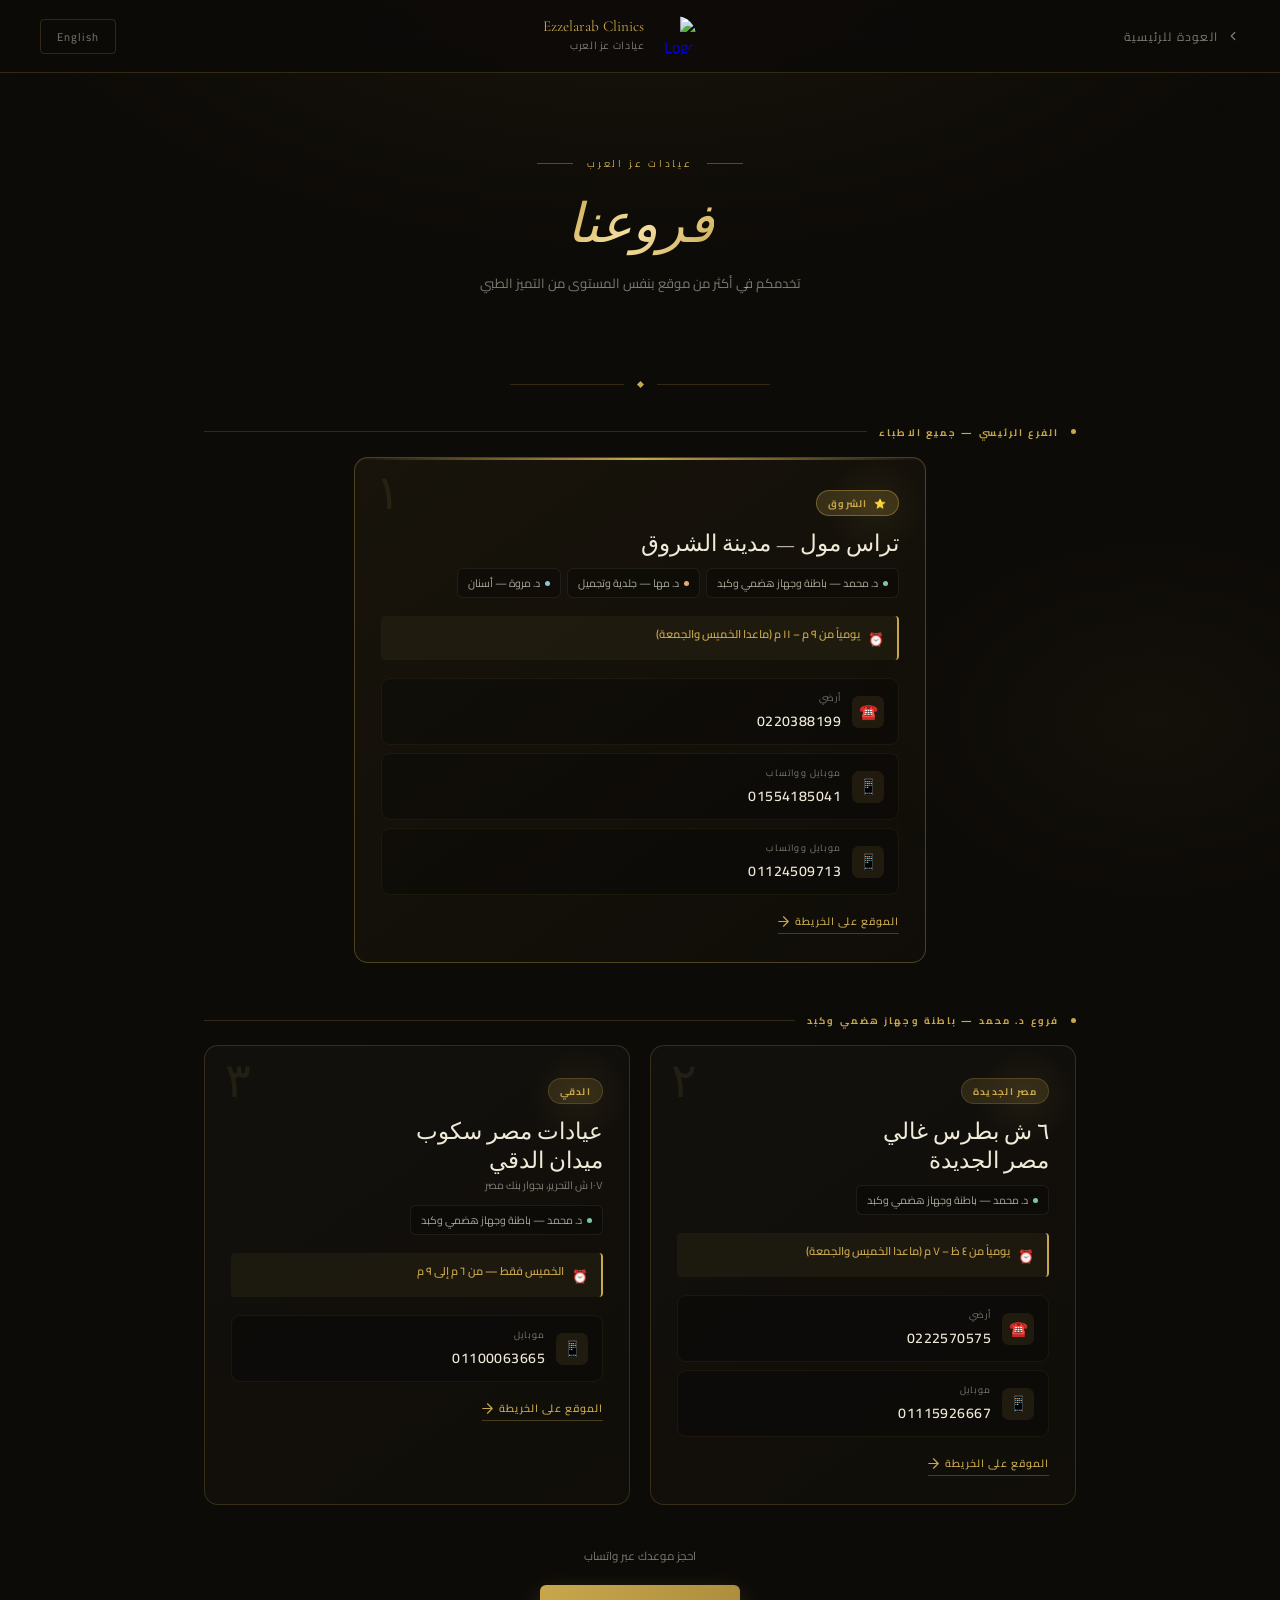
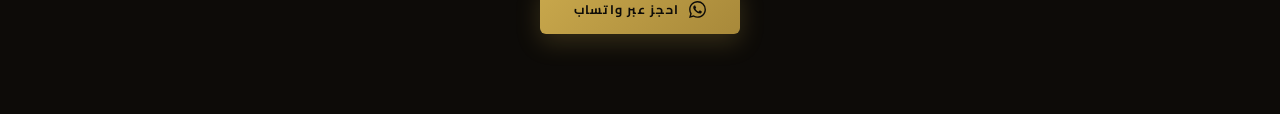
==== branches.html @ 3bc79c00 "first commit" ====
<!DOCTYPE html>
<html lang="ar" dir="rtl">
<head>
  <meta charset="UTF-8" />
  <meta name="viewport" content="width=device-width, initial-scale=1.0" />
  <title>فروع عيادات عز العرب | Ezzelarab Clinics</title>
  <link rel="preconnect" href="https://fonts.googleapis.com" />
  <link rel="preconnect" href="https://fonts.gstatic.com" crossorigin />
  <link href="https://fonts.googleapis.com/css2?family=Cairo:wght@300;400;600;700;900&family=Cormorant+Garamond:ital,wght@0,300;0,400;0,600;1,300;1,400&display=swap" rel="stylesheet" />

  <style>
    :root {
      --gold: #C9A84C;
      --gold-light: #F5E1A4;
      --gold-dim: rgba(201,168,76,0.15);
      --bg: #0d0b08;
      --text: #f0ead8;
      --text-muted: rgba(240,234,216,0.5);
      --border: rgba(201,168,76,0.2);
    }

    *, *::before, *::after { box-sizing: border-box; margin: 0; padding: 0; }
    html { scroll-behavior: smooth; }

    body {
      background: var(--bg);
      color: var(--text);
      font-family: 'Cairo', sans-serif;
      min-height: 100vh;
      overflow-x: hidden;
    }

    body::before {
      content: '';
      position: fixed; inset: 0;
      background:
        radial-gradient(ellipse 80% 60% at 50% -10%, rgba(201,168,76,0.07) 0%, transparent 70%),
        radial-gradient(ellipse 40% 40% at 90% 80%, rgba(201,168,76,0.04) 0%, transparent 60%);
      pointer-events: none; z-index: 0;
    }

    /* ── Nav ── */
    nav {
      position: sticky; top: 0; z-index: 100;
      display: flex; align-items: center; justify-content: space-between;
      padding: 16px 40px;
      background: rgba(13,11,8,0.9);
      backdrop-filter: blur(16px);
      border-bottom: 1px solid var(--border);
    }
    .nav-back {
      display: flex; align-items: center; gap: 8px;
      text-decoration: none; color: var(--text-muted);
      font-size: 0.75rem; letter-spacing: 0.1em;
      transition: color 0.2s;
    }
    .nav-back:hover { color: var(--gold); }
    .nav-logo { display: flex; align-items: center; gap: 12px; text-decoration: none; }
    .nav-logo img { width: 40px; height: 40px; border-radius: 50%; }
    .nav-logo-text span:first-child { display:block; font-family: 'Cormorant Garamond', serif; font-size: 0.95rem; color: var(--gold); }
    .nav-logo-text span:last-child  { display:block; font-size: 0.65rem; color: var(--text-muted); letter-spacing: 0.06em; }
    .lang-btn {
      padding: 6px 16px; border: 1px solid var(--border);
      background: transparent; color: var(--text-muted);
      font-size: 0.7rem; letter-spacing: 0.1em;
      border-radius: 4px; cursor: pointer; font-family: 'Cairo', sans-serif;
      transition: all 0.2s;
    }
    .lang-btn:hover { border-color: var(--gold); color: var(--gold); }

    /* ── Page Hero ── */
    .page-hero {
      position: relative; z-index: 1;
      text-align: center;
      padding: 70px 24px 50px;
    }
    .eyebrow {
      display: inline-flex; align-items: center; gap: 14px;
      font-size: 0.62rem; letter-spacing: 0.28em; color: var(--gold);
      text-transform: uppercase; margin-bottom: 20px;
    }
    .eyebrow-line { width: 36px; height: 1px; background: var(--gold); opacity: 0.4; }
    .page-title {
      font-family: 'Cormorant Garamond', serif;
      font-size: clamp(2rem, 5vw, 3.4rem); font-weight: 300;
      line-height: 1.2; margin-bottom: 14px;
    }
    .page-title em {
      font-style: italic;
      background: linear-gradient(135deg, var(--gold), var(--gold-light), var(--gold));
      -webkit-background-clip: text; background-clip: text; color: transparent;
    }
    .page-subtitle { font-size: 0.82rem; color: var(--text-muted); line-height: 1.8; max-width: 480px; margin: 0 auto; }

    /* ── Divider ── */
    .divider { display:flex; align-items:center; gap:14px; max-width:260px; margin: 36px auto; }
    .divider-line { flex:1; height:1px; background:var(--border); }
    .divider-diamond { width:5px; height:5px; background:var(--gold); transform:rotate(45deg); }

    /* ── Section label ── */
    .section-label {
      position: relative; z-index: 1;
      max-width: 920px; margin: 0 auto 16px;
      padding: 0 24px;
      display: flex; align-items: center; gap: 12px;
    }
    .section-label-line { height: 1px; flex: 1; background: var(--border); }
    .section-label-text {
      font-size: 0.6rem; letter-spacing: 0.22em; color: var(--gold);
      text-transform: uppercase; font-weight: 700; white-space: nowrap;
    }
    .section-label-dot {
      width: 5px; height: 5px; border-radius: 50%;
      background: var(--gold); flex-shrink: 0;
    }

    /* ── Grids ── */
    .branches-grid {
      position: relative; z-index: 1;
      max-width: 920px; margin: 0 auto;
      padding: 0 24px 32px;
      display: grid;
      gap: 20px;
    }
    .grid-single { grid-template-columns: 1fr; max-width: 620px; }
    .grid-double { grid-template-columns: repeat(auto-fit, minmax(260px, 1fr)); }

    /* ── Branch Card ── */
    .branch-card {
      position: relative;
      background: linear-gradient(145deg, rgba(255,255,255,0.025), rgba(201,168,76,0.025));
      border: 1px solid var(--border);
      border-radius: 14px;
      padding: 28px 26px;
      overflow: hidden;
      transition: transform 0.3s, border-color 0.3s, box-shadow 0.3s;
    }
    .branch-card::before {
      content: '';
      position: absolute; top: 0; right: 0;
      width: 100px; height: 100px;
      background: radial-gradient(circle, rgba(201,168,76,0.07) 0%, transparent 70%);
      pointer-events: none;
    }
    .branch-card:hover {
      transform: translateY(-3px);
      border-color: rgba(201,168,76,0.38);
      box-shadow: 0 16px 48px rgba(0,0,0,0.35);
    }
    .branch-card.featured {
      border-color: rgba(201,168,76,0.32);
      background: linear-gradient(145deg, rgba(201,168,76,0.06), rgba(201,168,76,0.02));
    }
    .branch-card.featured::after {
      content: '';
      position: absolute; top: 0; left: 0; right: 0;
      height: 2px;
      background: linear-gradient(90deg, transparent, var(--gold), transparent);
    }

    .branch-num {
      font-family: 'Cormorant Garamond', serif;
      font-size: 3rem; font-weight: 300;
      color: rgba(201,168,76,0.1);
      position: absolute; top: 12px; left: 20px;
      line-height: 1; pointer-events: none;
    }

    .branch-badge {
      display: inline-flex; align-items: center; gap: 6px;
      background: var(--gold-dim);
      border: 1px solid rgba(201,168,76,0.22);
      border-radius: 20px;
      padding: 3px 11px;
      font-size: 0.6rem; letter-spacing: 0.14em;
      color: var(--gold); font-weight: 700; text-transform: uppercase;
      margin-bottom: 14px;
    }
    .branch-badge.featured-badge {
      background: rgba(201,168,76,0.2);
      border-color: rgba(201,168,76,0.42);
    }

    .branch-name {
      font-family: 'Cormorant Garamond', serif;
      font-size: 1.42rem; font-weight: 400;
      color: var(--text); margin-bottom: 4px; line-height: 1.25;
    }

    /* Doctor chips */
    .branch-doctors {
      display: flex; flex-wrap: wrap; gap: 6px;
      margin: 10px 0 18px;
    }
    .doctor-chip {
      display: inline-flex; align-items: center; gap: 5px;
      background: rgba(0,0,0,0.25);
      border: 1px solid rgba(255,255,255,0.07);
      border-radius: 6px; padding: 4px 10px;
      font-size: 0.67rem; color: rgba(240,234,216,0.7);
    }
    .chip-dot { width: 5px; height: 5px; border-radius: 50%; flex-shrink: 0; }
    .dot-internal { background: #7ec8a0; }
    .dot-derm     { background: #e8a87c; }
    .dot-dental   { background: #89c4e1; }

    /* Hours */
    .branch-hours {
      display: flex; align-items: flex-start; gap: 8px;
      background: rgba(201,168,76,0.06);
      border-right: 2px solid var(--gold);
      border-radius: 4px; padding: 9px 13px;
      margin-bottom: 18px;
    }
    .h-icon { font-size: 0.8rem; flex-shrink: 0; margin-top: 2px; }
    .h-text { font-size: 0.7rem; color: var(--gold); line-height: 1.55; font-weight: 600; }

    /* Phones */
    .branch-phones { display: flex; flex-direction: column; gap: 8px; }
    .phone-link {
      display: flex; align-items: center; gap: 11px;
      text-decoration: none;
      padding: 10px 14px;
      background: rgba(0,0,0,0.22);
      border: 1px solid rgba(201,168,76,0.08);
      border-radius: 9px;
      transition: all 0.2s;
    }
    .phone-link:hover {
      background: rgba(201,168,76,0.1);
      border-color: rgba(201,168,76,0.28);
      transform: translateX(-3px);
    }
    .phone-icon {
      width: 32px; height: 32px;
      display: flex; align-items: center; justify-content: center;
      background: rgba(201,168,76,0.1);
      border-radius: 7px; font-size: 0.95rem; flex-shrink: 0;
    }
    .phone-type  { font-size: 0.57rem; letter-spacing: 0.13em; color: var(--text-muted); text-transform: uppercase; margin-bottom: 2px; }
    .phone-number { font-size: 0.88rem; color: var(--text); font-weight: 600; letter-spacing: 0.03em; direction: ltr; }

    .map-link {
      display: inline-flex; align-items: center; gap: 6px;
      margin-top: 16px; text-decoration: none; color: var(--gold);
      font-size: 0.66rem; letter-spacing: 0.1em; font-weight: 600;
      border-bottom: 1px solid rgba(201,168,76,0.3); padding-bottom: 2px;
      transition: all 0.2s;
    }
    .map-link:hover { border-color: var(--gold); gap: 10px; }

    /* CTA */
    .page-cta { position:relative;z-index:1; text-align:center; padding: 8px 24px 80px; }
    .cta-note { font-size:0.72rem; color:var(--text-muted); margin-bottom:18px; }
    .cta-btn {
      display: inline-flex; align-items: center; gap: 10px;
      background: linear-gradient(135deg, #C9A84C, #a8893a);
      color: #0d0b08; padding: 13px 34px; border-radius: 6px;
      text-decoration: none; font-size: 0.78rem; font-weight: 700;
      letter-spacing: 0.1em; text-transform: uppercase;
      transition: all 0.3s; box-shadow: 0 8px 24px rgba(201,168,76,0.22);
    }
    .cta-btn:hover { transform: translateY(-2px); box-shadow: 0 12px 36px rgba(201,168,76,0.38); }

    /* Animations */
    @keyframes fadeUp {
      from { opacity:0; transform:translateY(24px); }
      to   { opacity:1; transform:translateY(0); }
    }
    .fade-up { animation: fadeUp 0.6s ease both; }
    .d1{animation-delay:0.05s} .d2{animation-delay:0.15s}
    .d3{animation-delay:0.25s} .d4{animation-delay:0.35s}
    .d5{animation-delay:0.45s}

    /* LTR */
    [dir="ltr"] .branch-hours { border-right:none; border-left:2px solid var(--gold); }
    [dir="ltr"] .phone-link:hover { transform:translateX(3px); }
    [dir="ltr"] .branch-num { left:auto; right:20px; }

    @media (max-width:600px) {
      nav { padding:14px 18px; }
      .page-hero { padding:56px 18px 38px; }
      .branches-grid { padding:0 14px 24px; }
      .branch-card { padding:22px 18px; }
    }
  </style>
</head>
<body>

<!-- NAV -->
<nav>
  <a href="index.html" class="nav-back" id="back-link">
    <svg width="14" height="14" viewBox="0 0 16 16" fill="none">
      <path d="M10 12L6 8l4-4" stroke="currentColor" stroke-width="1.5" stroke-linecap="round" stroke-linejoin="round"/>
    </svg>
    <span id="back-text">العودة للرئيسية</span>
  </a>
  <a href="index.html" class="nav-logo">
    <img src="images/logo.png" alt="Logo" />
    <div class="nav-logo-text">
      <span>Ezzelarab Clinics</span>
      <span>عيادات عز العرب</span>
    </div>
  </a>
  <button class="lang-btn" id="lang-toggle-btn">English</button>
</nav>

<!-- HERO -->
<div class="page-hero fade-up">
  <div class="eyebrow">
    <div class="eyebrow-line"></div>
    <span id="eyebrow-text">عيادات عز العرب</span>
    <div class="eyebrow-line"></div>
  </div>
  <h1 class="page-title"><em id="title-main">فروعنا</em></h1>
  <p class="page-subtitle" id="hero-sub">تخدمكم في أكثر من موقع بنفس المستوى من التميز الطبي</p>
</div>

<div class="divider fade-up d1">
  <div class="divider-line"></div>
  <div class="divider-diamond"></div>
  <div class="divider-line"></div>
</div>

<!-- ══ الفرع الرئيسي: تراس مول ══ -->
<div class="section-label fade-up d2">
  <div class="section-label-dot"></div>
  <span class="section-label-text" id="lbl-main-branch">الفرع الرئيسي — جميع الاطباء</span>
  <div class="section-label-line"></div>
</div>

<div class="branches-grid grid-single fade-up d2">
  <div class="branch-card featured">
    <div class="branch-num">١</div>
    <div class="branch-badge featured-badge">⭐ <span id="b1-badge">الشروق</span></div>
    <div class="branch-name" id="b1-name">تراس مول — مدينة الشروق</div>
    <div class="branch-doctors">
      <div class="doctor-chip"><span class="chip-dot dot-internal"></span><span id="b1-d1">د. محمد — باطنة وجهاز هضمي وكبد</span></div>
      <div class="doctor-chip"><span class="chip-dot dot-derm"></span><span id="b1-d2">د. مها — جلدية وتجميل</span></div>
      <div class="doctor-chip"><span class="chip-dot dot-dental"></span><span id="b1-d3">د. مروة — أسنان</span></div>
    </div>
    <div class="branch-hours">
      <span class="h-icon">⏰</span>
      <span class="h-text" id="b1-hours">يومياً من ٩ م – ١١ م (ماعدا الخميس والجمعة)</span>
    </div>
    <div class="branch-phones">
      <a href="tel:+20220388199" class="phone-link">
        <div class="phone-icon">☎️</div>
        <div><div class="phone-type" id="b1-lbl-land">أرضي</div><div class="phone-number">0220388199</div></div>
      </a>
      <a href="tel:+201554185041" class="phone-link">
        <div class="phone-icon">📱</div>
        <div><div class="phone-type" id="b1-lbl-mob1">موبايل وواتساب</div><div class="phone-number">01554185041</div></div>
      </a>
      <a href="tel:+201124509713" class="phone-link">
        <div class="phone-icon">📱</div>
        <div><div class="phone-type" id="b1-lbl-mob2">موبايل وواتساب</div><div class="phone-number">01124509713</div></div>
      </a>
    </div>
    <a href="https://g.co/kgs/gFTfPJr" target="_blank" class="map-link">
      <span id="b1-map">الموقع على الخريطة</span>
      <svg width="11" height="11" viewBox="0 0 14 14" fill="none"><path d="M1 7h12M7 1l6 6-6 6" stroke="#C9A84C" stroke-width="1.5" stroke-linecap="round" stroke-linejoin="round"/></svg>
    </a>
  </div>
</div>

<!-- ══ فروع د. محمد ══ -->
<div class="section-label fade-up d3" style="margin-top:16px;">
  <div class="section-label-dot"></div>
  <span class="section-label-text" id="lbl-dr-branches">فروع د. محمد — باطنة وجهاز هضمي وكبد</span>
  <div class="section-label-line"></div>
</div>

<div class="branches-grid grid-double fade-up d4">

  <!-- مصر الجديدة -->
  <div class="branch-card">
    <div class="branch-num">٢</div>
    <div class="branch-badge"><span id="b2-badge">مصر الجديدة</span></div>
    <div class="branch-name" id="b2-name">٦ ش بطرس غالي<br/>مصر الجديدة</div>
    <div class="branch-doctors">
      <div class="doctor-chip"><span class="chip-dot dot-internal"></span><span id="b2-d1">د. محمد — باطنة وجهاز هضمي وكبد</span></div>
    </div>
    <div class="branch-hours">
      <span class="h-icon">⏰</span>
      <span class="h-text" id="b2-hours">يومياً من ٤ ظ – ٧ م (ماعدا الخميس والجمعة)</span>
    </div>
    <div class="branch-phones">
      <a href="tel:+20222570575" class="phone-link">
        <div class="phone-icon">☎️</div>
        <div><div class="phone-type" id="b2-lbl-land">أرضي</div><div class="phone-number">0222570575</div></div>
      </a>
      <a href="tel:+201500660183" class="phone-link">
        <div class="phone-icon">📱</div>
        <div><div class="phone-type" id="b2-lbl-mob">موبايل</div><div class="phone-number">01115926667</div></div>
      </a>
    </div>
    <a href="https://maps.app.goo.gl/TA6RfwDDK1JZx7Nz7" target="_blank" class="map-link">
      <span id="b2-map">الموقع على الخريطة</span>
      <svg width="11" height="11" viewBox="0 0 14 14" fill="none"><path d="M1 7h12M7 1l6 6-6 6" stroke="#C9A84C" stroke-width="1.5" stroke-linecap="round" stroke-linejoin="round"/></svg>
    </a>
  </div>

  <!-- الدقي -->
  <div class="branch-card">
    <div class="branch-num">٣</div>
    <div class="branch-badge"><span id="b3-badge">الدقي</span></div>
    <div class="branch-name" id="b3-name">عيادات مصر سكوب<br/>ميدان الدقي</div>
    <div style="font-size:0.67rem;color:var(--text-muted);margin:-4px 0 10px;" id="b3-sub">١٠٧ ش التحرير، بجوار بنك مصر</div>
    <div class="branch-doctors">
      <div class="doctor-chip"><span class="chip-dot dot-internal"></span><span id="b3-d1">د. محمد — باطنة وجهاز هضمي وكبد</span></div>
    </div>
    <div class="branch-hours">
      <span class="h-icon">⏰</span>
      <span class="h-text" id="b3-hours">الخميس فقط — من ٦ م إلى ٩ م</span>
    </div>
    <div class="branch-phones">
      
      <a href="tel:+201500660183" class="phone-link">
        <div class="phone-icon">📱</div>
        <div><div class="phone-type" id="b3-lbl-mob2">موبايل</div><div class="phone-number">01100063665</div></div>
      </a>
    </div>
    <a href="https://maps.app.goo.gl/nNznoydx43pWPsJL7" target="_blank" class="map-link">
      <span id="b3-map">الموقع على الخريطة</span>
      <svg width="11" height="11" viewBox="0 0 14 14" fill="none"><path d="M1 7h12M7 1l6 6-6 6" stroke="#C9A84C" stroke-width="1.5" stroke-linecap="round" stroke-linejoin="round"/></svg>
    </a>
  </div>

</div>

<!-- CTA -->
<div class="page-cta fade-up d5">
  <p class="cta-note" id="cta-note">احجز موعدك عبر واتساب</p>
  <a href="https://wa.me/201554185041?text=مرحباً،%20أريد%20حجز%20موعد" target="_blank" class="cta-btn">
    <svg width="17" height="17" viewBox="0 0 24 24" fill="currentColor"><path d="M17.472 14.382c-.297-.149-1.758-.867-2.03-.967-.273-.099-.471-.148-.67.15-.197.297-.767.966-.94 1.164-.173.199-.347.223-.644.075-.297-.15-1.255-.463-2.39-1.475-.883-.788-1.48-1.761-1.653-2.059-.173-.297-.018-.458.13-.606.134-.133.298-.347.446-.52.149-.174.198-.298.298-.497.099-.198.05-.371-.025-.52-.075-.149-.669-1.612-.916-2.207-.242-.579-.487-.5-.669-.51-.173-.008-.371-.01-.57-.01-.198 0-.52.074-.792.372-.272.297-1.04 1.016-1.04 2.479 0 1.462 1.065 2.875 1.213 3.074.149.198 2.096 3.2 5.077 4.487.709.306 1.262.489 1.694.625.712.227 1.36.195 1.871.118.571-.085 1.758-.719 2.006-1.413.248-.694.248-1.289.173-1.413-.074-.124-.272-.198-.57-.347m-5.421 7.403h-.004a9.87 9.87 0 0 1-5.031-1.378l-.361-.214-3.741.982.998-3.648-.235-.374a9.86 9.86 0 0 1-1.51-5.26c.001-5.45 4.436-9.884 9.888-9.884 2.64 0 5.122 1.03 6.988 2.898a9.825 9.825 0 0 1 2.893 6.994c-.003 5.45-4.437 9.884-9.885 9.884m8.413-18.297A11.815 11.815 0 0 0 12.05 0C5.495 0 .16 5.335.157 11.892c0 2.096.547 4.142 1.588 5.945L.057 24l6.305-1.654a11.882 11.882 0 0 0 5.683 1.448h.005c6.554 0 11.89-5.335 11.893-11.893a11.821 11.821 0 0 0-3.48-8.413z"/></svg>
    <span id="cta-btn-text">احجز عبر واتساب</span>
  </a>
</div>

<script>
const T = {
  ar: {
    dir:'rtl', lang:'ar', langBtn:'English',
    backText:'العودة للرئيسية',
    eyebrow:'عيادات عز العرب',
    titleMain:'فروعنا',
    heroSub:'تخدمكم في أكثر من موقع بنفس المستوى من التميز الطبي',
    lblMainBranch:'الفرع الرئيسي — جميع الاطباء',
    lblDrBranches:'فروع د. محمد — باطنة وجهاز هضمي وكبد',
    b1Badge:'الشروق', b1Name:'تراس مول — مدينة الشروق',
    b1D1:'د. محمد — باطنة وجهاز هضمي وكبد',
    b1D2:'د. مها — جلدية وتجميل',
    b1D3:'د. مروة — أسنان',
    b1Hours:'يومياً من ٩ م – ١١ م (ماعدا الخميس والجمعة)',
    b1LblLand:'أرضي', b1LblMob:'موبايل وواتساب', b1Map:'الموقع على الخريطة',
    b2Badge:'مصر الجديدة', b2Name:'٦ ش بطرس غالي<br/>مصر الجديدة',
    b2D1:'د. محمد — باطنة وجهاز هضمي وكبد',
    b2Hours:'يومياً من ٤ ظ – ٧ م (ماعدا الخميس والجمعة)',
    b2LblLand:'أرضي', b2LblMob:'موبايل', b2Map:'الموقع على الخريطة',
    b3Badge:'الدقي', b3Name:'عيادات مصر سكوب<br/>ميدان الدقي',
    b3Sub:'١٠٧ ش التحرير، بجوار بنك مصر',
    b3D1:'د. محمد — باطنة وجهاز هضمي وكبد',
    b3Hours:'الخميس فقط — من ٦ م إلى ٩ م',
    b3LblMob:'موبايل', b3Map:'الموقع على الخريطة',
    ctaNote:'احجز موعدك عبر واتساب', ctaBtn:'احجز عبر واتساب',
  },
  en: {
    dir:'ltr', lang:'en', langBtn:'عربي',
    backText:'Back to Home',
    eyebrow:'Ezzelarab Clinics',
    titleMain:'Our Branches',
    heroSub:'Serving you across multiple locations with the same standard of excellence',
    lblMainBranch:'Main Branch — All Three Doctors',
    lblDrBranches:"Dr. Mohamed's Branches — Internal Medicine & Gastroenterology",
    b1Badge:'El Shorouk', b1Name:'Terrace Mall — El Shorouk City',
    b1D1:'Dr. Mohamed — Internal Medicine & Hepatology',
    b1D2:'Dr. Maha — Dermatology & Aesthetics',
    b1D3:'Dr. Marwa — Dental Medicine',
    b1Hours:'Daily: 9 PM – 11 PM (except Thu & Fri)',
    b1LblLand:'Landline', b1LblMob:'Mobile & WhatsApp', b1Map:'View on Map',
    b2Badge:'Heliopolis', b2Name:'6 Botros Ghali St.<br/>Heliopolis',
    b2D1:'Dr. Mohamed — Internal Medicine & Hepatology',
    b2Hours:'Daily: 4 PM – 7 PM (except Thu & Fri)',
    b2LblLand:'Landline', b2LblMob:'Mobile', b2Map:'View on Map',
    b3Badge:'Dokki', b3Name:'Masr Scope Clinics<br/>Dokki Square',
    b3Sub:'107 El Tahrir St., next to Banque Misr',
    b3D1:'Dr. Mohamed — Internal Medicine & Hepatology',
    b3Hours:'Thursdays only — 6 PM to 9 PM',
    b3LblMob:'Mobile', b3Map:'View on Map',
    ctaNote:'Book your appointment via WhatsApp', ctaBtn:'Book via WhatsApp',
  }
};

let lang = localStorage.getItem('ezzelarab_lang') || 'ar';

function applyLang(l) {
  lang = l;
  localStorage.setItem('ezzelarab_lang', l);
  const c = T[l];
  document.documentElement.setAttribute('dir', c.dir);
  document.documentElement.setAttribute('lang', c.lang);
  document.getElementById('lang-toggle-btn').textContent = c.langBtn;
  document.getElementById('back-text').textContent = c.backText;
  document.getElementById('eyebrow-text').textContent = c.eyebrow;
  document.getElementById('title-main').textContent = c.titleMain;
  document.getElementById('hero-sub').textContent = c.heroSub;
  document.getElementById('lbl-main-branch').textContent = c.lblMainBranch;
  document.getElementById('lbl-dr-branches').textContent = c.lblDrBranches;
  document.getElementById('b1-badge').textContent = c.b1Badge;
  document.getElementById('b1-name').textContent = c.b1Name;
  document.getElementById('b1-d1').textContent = c.b1D1;
  document.getElementById('b1-d2').textContent = c.b1D2;
  document.getElementById('b1-d3').textContent = c.b1D3;
  document.getElementById('b1-hours').textContent = c.b1Hours;
  document.getElementById('b1-lbl-land').textContent = c.b1LblLand;
  document.getElementById('b1-lbl-mob1').textContent = c.b1LblMob;
  document.getElementById('b1-lbl-mob2').textContent = c.b1LblMob;
  document.getElementById('b1-map').textContent = c.b1Map;
  document.getElementById('b2-badge').textContent = c.b2Badge;
  document.getElementById('b2-name').innerHTML = c.b2Name;
  document.getElementById('b2-d1').textContent = c.b2D1;
  document.getElementById('b2-hours').textContent = c.b2Hours;
  document.getElementById('b2-lbl-land').textContent = c.b2LblLand;
  document.getElementById('b2-lbl-mob').textContent = c.b2LblMob;
  document.getElementById('b2-map').textContent = c.b2Map;
  document.getElementById('b3-badge').textContent = c.b3Badge;
  document.getElementById('b3-name').innerHTML = c.b3Name;
  document.getElementById('b3-sub').textContent = c.b3Sub;
  document.getElementById('b3-d1').textContent = c.b3D1;
  document.getElementById('b3-hours').textContent = c.b3Hours;
  document.getElementById('b3-lbl-mob1').textContent = c.b3LblMob;
  document.getElementById('b3-lbl-mob2').textContent = c.b3LblMob;
  document.getElementById('b3-map').textContent = c.b3Map;
  document.getElementById('cta-note').textContent = c.ctaNote;
  document.getElementById('cta-btn-text').textContent = c.ctaBtn;
}

document.getElementById('lang-toggle-btn').addEventListener('click', () => {
  applyLang(lang === 'ar' ? 'en' : 'ar');
});

applyLang(lang);
</script>
</body>
</html>
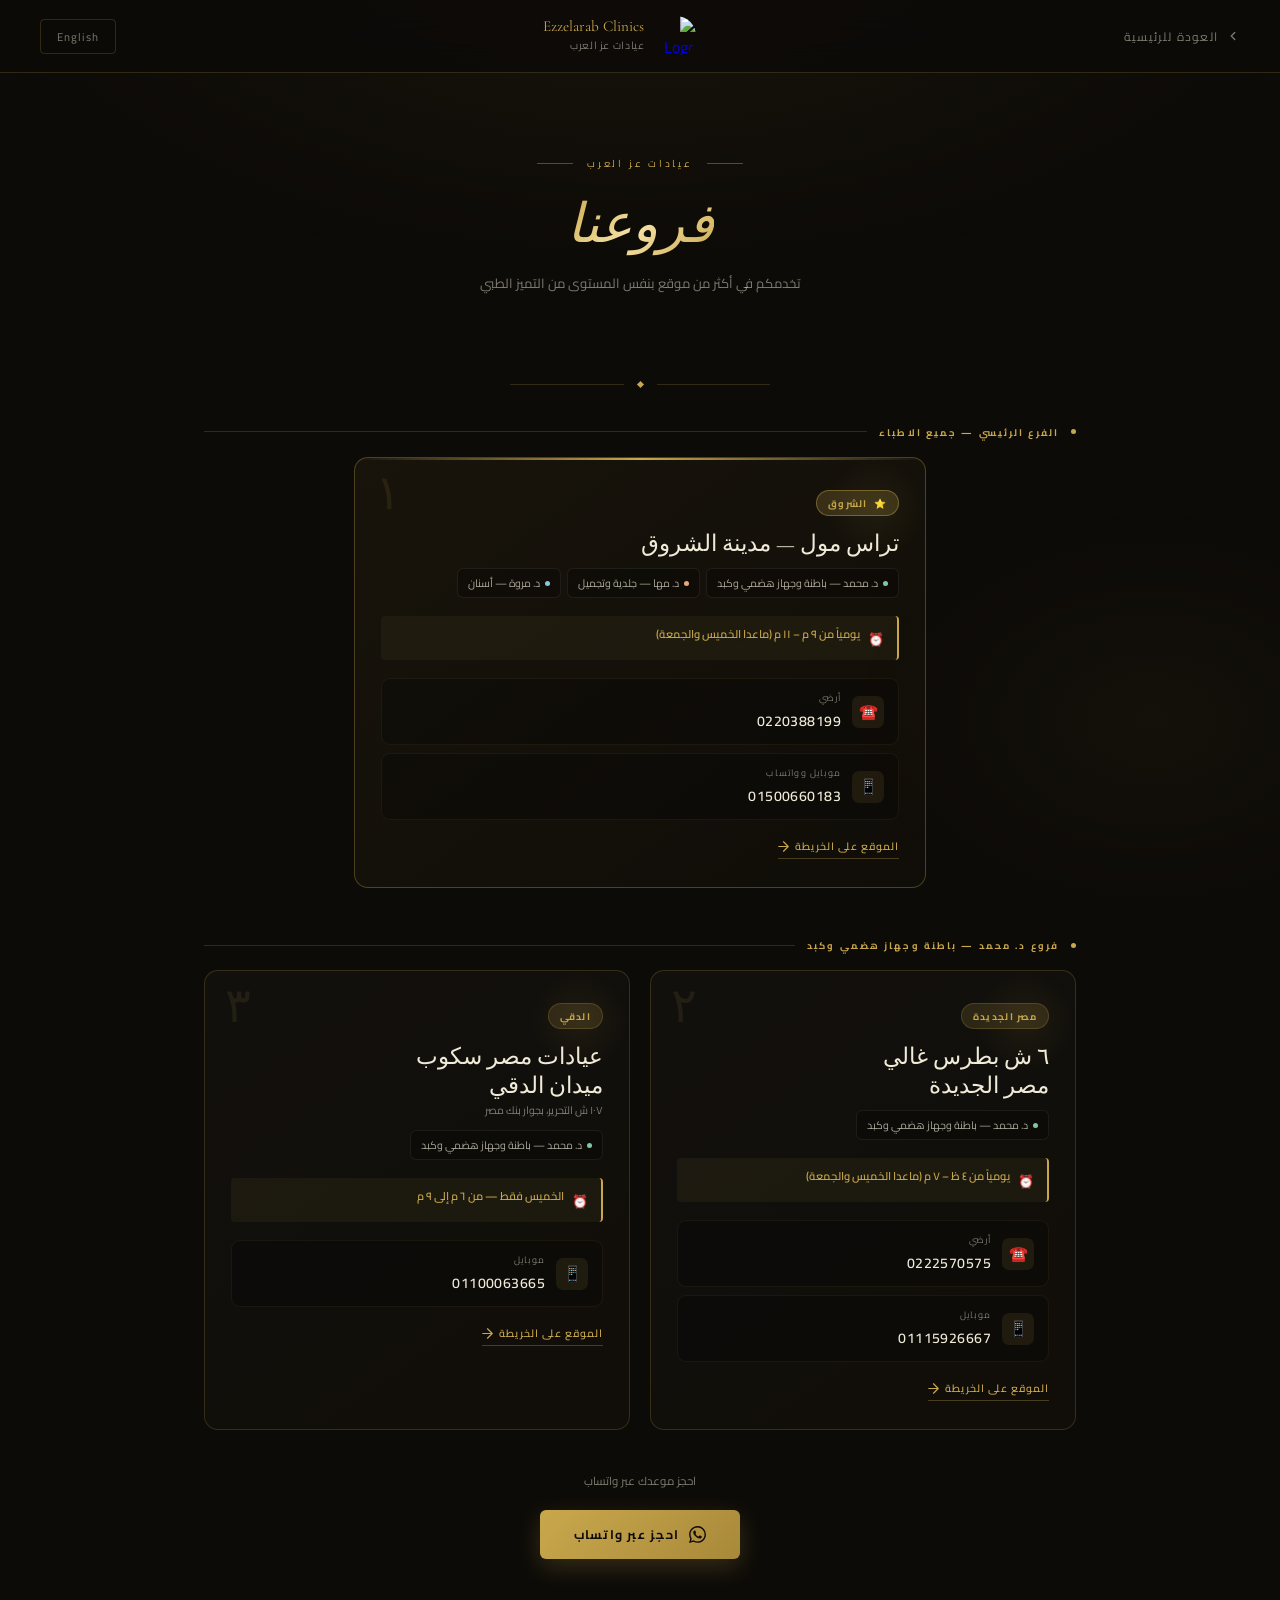
==== commit e113ca16: "update numbers" ====
--- a/branches.html
+++ b/branches.html
@@ -348,14 +348,11 @@
         <div class="phone-icon">☎️</div>
         <div><div class="phone-type" id="b1-lbl-land">أرضي</div><div class="phone-number">0220388199</div></div>
       </a>
-      <a href="tel:+201554185041" class="phone-link">
+      <a href="tel:+201500660183" class="phone-link">
         <div class="phone-icon">📱</div>
-        <div><div class="phone-type" id="b1-lbl-mob1">موبايل وواتساب</div><div class="phone-number">01554185041</div></div>
+        <div><div class="phone-type" id="b1-lbl-mob1">موبايل وواتساب</div><div class="phone-number">01500660183</div></div>
       </a>
-      <a href="tel:+201124509713" class="phone-link">
-        <div class="phone-icon">📱</div>
-        <div><div class="phone-type" id="b1-lbl-mob2">موبايل وواتساب</div><div class="phone-number">01124509713</div></div>
-      </a>
+  
     </div>
     <a href="https://g.co/kgs/gFTfPJr" target="_blank" class="map-link">
       <span id="b1-map">الموقع على الخريطة</span>
@@ -432,12 +429,11 @@
 <!-- CTA -->
 <div class="page-cta fade-up d5">
   <p class="cta-note" id="cta-note">احجز موعدك عبر واتساب</p>
-  <a href="https://wa.me/201554185041?text=مرحباً،%20أريد%20حجز%20موعد" target="_blank" class="cta-btn">
+  <a href="https://wa.me/201500660183?text=مرحباً،%20أريد%20حجز%20موعد" target="_blank" class="cta-btn">
     <svg width="17" height="17" viewBox="0 0 24 24" fill="currentColor"><path d="M17.472 14.382c-.297-.149-1.758-.867-2.03-.967-.273-.099-.471-.148-.67.15-.197.297-.767.966-.94 1.164-.173.199-.347.223-.644.075-.297-.15-1.255-.463-2.39-1.475-.883-.788-1.48-1.761-1.653-2.059-.173-.297-.018-.458.13-.606.134-.133.298-.347.446-.52.149-.174.198-.298.298-.497.099-.198.05-.371-.025-.52-.075-.149-.669-1.612-.916-2.207-.242-.579-.487-.5-.669-.51-.173-.008-.371-.01-.57-.01-.198 0-.52.074-.792.372-.272.297-1.04 1.016-1.04 2.479 0 1.462 1.065 2.875 1.213 3.074.149.198 2.096 3.2 5.077 4.487.709.306 1.262.489 1.694.625.712.227 1.36.195 1.871.118.571-.085 1.758-.719 2.006-1.413.248-.694.248-1.289.173-1.413-.074-.124-.272-.198-.57-.347m-5.421 7.403h-.004a9.87 9.87 0 0 1-5.031-1.378l-.361-.214-3.741.982.998-3.648-.235-.374a9.86 9.86 0 0 1-1.51-5.26c.001-5.45 4.436-9.884 9.888-9.884 2.64 0 5.122 1.03 6.988 2.898a9.825 9.825 0 0 1 2.893 6.994c-.003 5.45-4.437 9.884-9.885 9.884m8.413-18.297A11.815 11.815 0 0 0 12.05 0C5.495 0 .16 5.335.157 11.892c0 2.096.547 4.142 1.588 5.945L.057 24l6.305-1.654a11.882 11.882 0 0 0 5.683 1.448h.005c6.554 0 11.89-5.335 11.893-11.893a11.821 11.821 0 0 0-3.48-8.413z"/></svg>
     <span id="cta-btn-text">احجز عبر واتساب</span>
   </a>
 </div>
-
 <script>
 const T = {
   ar: {
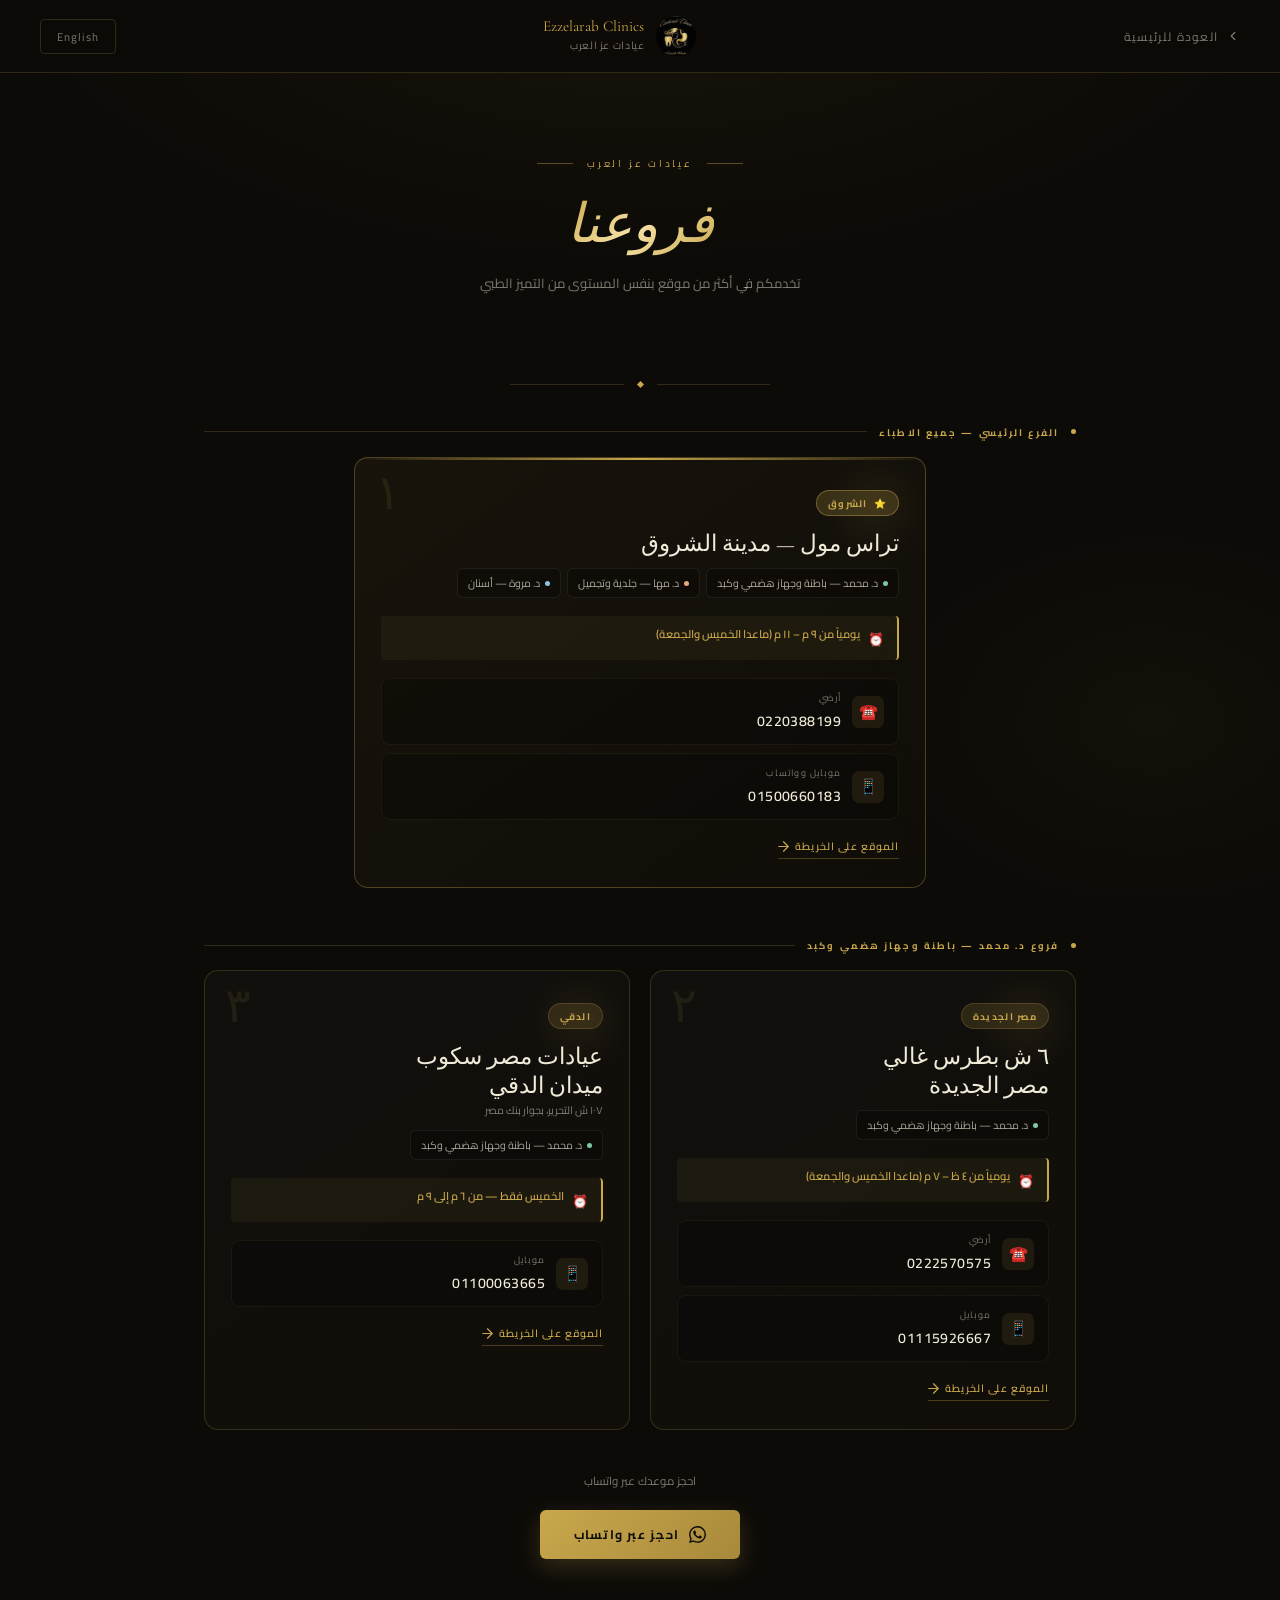
==== commit 67d6fdeb: "update logo and nav" ====
--- a/branches.html
+++ b/branches.html
@@ -296,7 +296,7 @@
     <span id="back-text">العودة للرئيسية</span>
   </a>
   <a href="index.html" class="nav-logo">
-    <img src="images/logo.png" alt="Logo" />
+    <img src="images/logo.webp" alt="Logo" />
     <div class="nav-logo-text">
       <span>Ezzelarab Clinics</span>
       <span>عيادات عز العرب</span>
